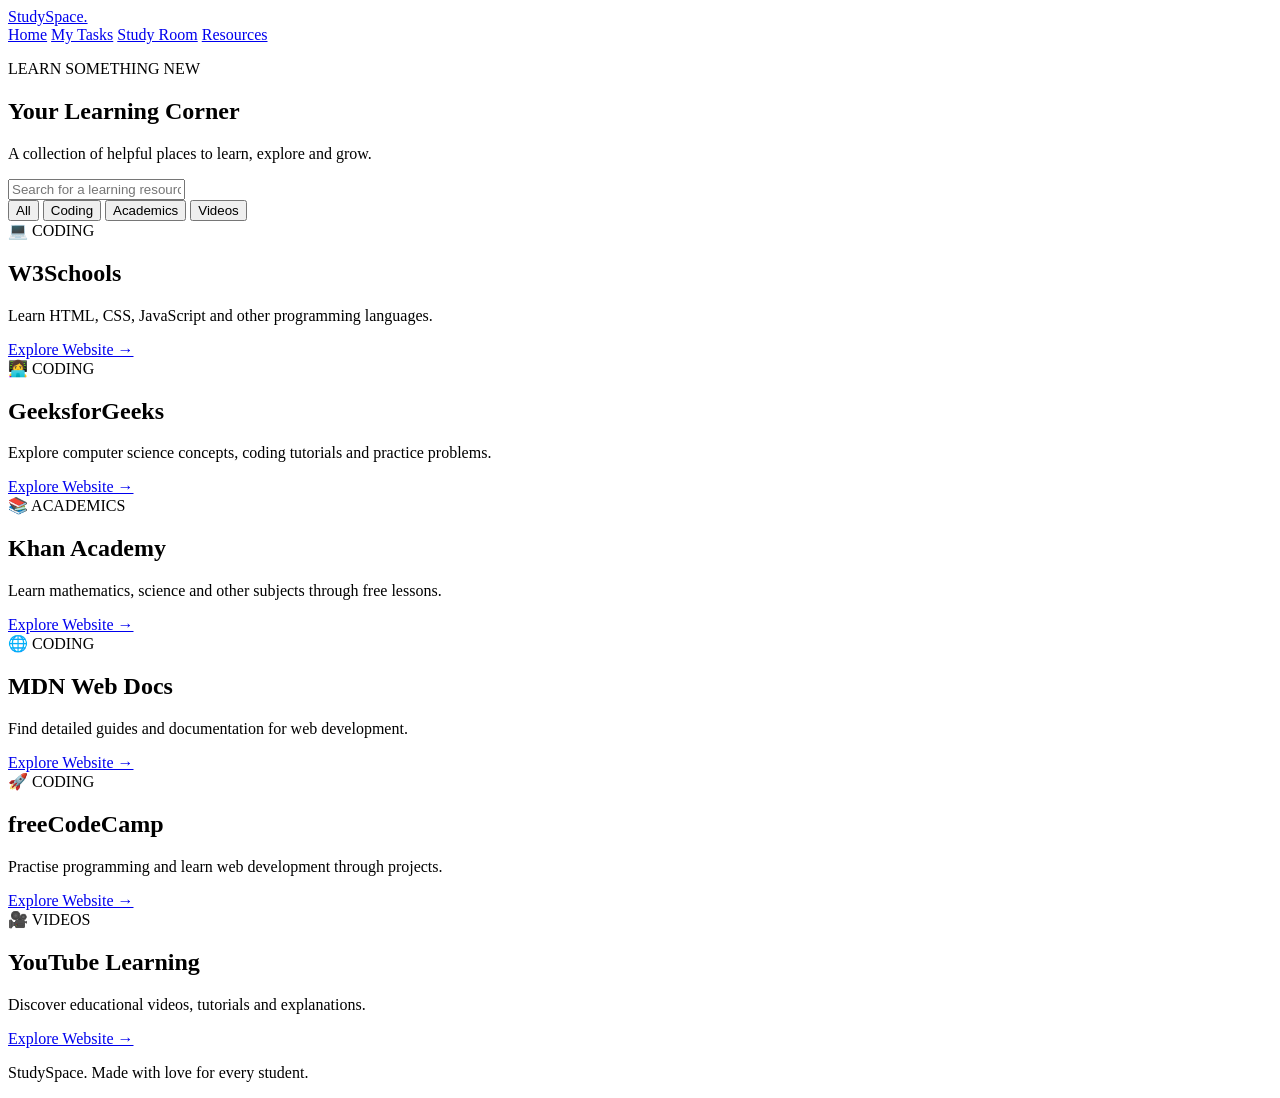
==== resources.html @ 6fe5cf54 "Add files via upload" ====
<!DOCTYPE html>
<html lang="en">

<head>
    <meta charset="UTF-8">
    <meta name="viewport" content="width=device-width, initial-scale=1.0">
    <title>Resources | StudySpace</title>
    <link rel="stylesheet" href="css/style.css">
</head>

<body class="resources-page">

    <header>
        <nav class="navbar">
            <a href="index.html" class="logo">StudySpace.</a>

            <div class="nav-links">
                <a href="index.html">Home</a>
                <a href="tasks.html">My Tasks</a>
                <a href="studyroom.html">Study Room</a>
                <a href="resources.html">Resources</a>
            </div>
        </nav>
    </header>

    <main class="page-container">

        <section class="page-heading">
            <p class="small-heading">LEARN SOMETHING NEW</p>
            <h1>Your Learning Corner</h1>
            <p>A collection of helpful places to learn, explore and grow.</p>
        </section>

        <section class="resource-search">
            <input
                type="text"
                id="searchInput"
                placeholder="Search for a learning resource..."
            >
        </section>

        <section class="resource-filters">

            <button class="resource-filter active" data-category="all">All</button>
            <button class="resource-filter" data-category="coding">Coding</button>
            <button class="resource-filter" data-category="academics">Academics</button>
            <button class="resource-filter" data-category="videos">Videos</button>

        </section>

        <section class="resource-grid" id="resourceGrid">

            <div class="resource-card" data-category="coding">
                <span>💻 CODING</span>
                <h2>W3Schools</h2>
                <p>Learn HTML, CSS, JavaScript and other programming languages.</p>
                <a href="https://www.w3schools.com/" target="_blank" rel="noopener noreferrer">Explore Website →</a>
            </div>

            <div class="resource-card" data-category="coding">
                <span>👩‍💻 CODING</span>
                <h2>GeeksforGeeks</h2>
                <p>Explore computer science concepts, coding tutorials and practice problems.</p>
                <a href="https://www.geeksforgeeks.org/" target="_blank" rel="noopener noreferrer">Explore Website →</a>
            </div>

            <div class="resource-card" data-category="academics">
                <span>📚 ACADEMICS</span>
                <h2>Khan Academy</h2>
                <p>Learn mathematics, science and other subjects through free lessons.</p>
                <a href="https://www.khanacademy.org/" target="_blank" rel="noopener noreferrer">Explore Website →</a>
            </div>

            <div class="resource-card" data-category="coding">
                <span>🌐 CODING</span>
                <h2>MDN Web Docs</h2>
                <p>Find detailed guides and documentation for web development.</p>
                <a href="https://developer.mozilla.org/" target="_blank" rel="noopener noreferrer">Explore Website →</a>
            </div>

            <div class="resource-card" data-category="coding">
                <span>🚀 CODING</span>
                <h2>freeCodeCamp</h2>
                <p>Practise programming and learn web development through projects.</p>
                <a href="https://www.freecodecamp.org/" target="_blank" rel="noopener noreferrer">Explore Website →</a>
            </div>

            <div class="resource-card" data-category="videos">
                <span>🎥 VIDEOS</span>
                <h2>YouTube Learning</h2>
                <p>Discover educational videos, tutorials and explanations.</p>
                <a href="https://www.youtube.com/" target="_blank" rel="noopener noreferrer">Explore Website →</a>
            </div>

        </section>

        <p id="noResults" class="no-results" hidden>
            No resources found. Try another search!
        </p>

    </main>

    <footer>
        <p>StudySpace. Made with love for every student.</p>
    </footer>

    <script>

        const searchInput = document.getElementById("searchInput");
        const filterButtons = document.querySelectorAll(".resource-filter");
        const resourceCards = document.querySelectorAll(".resource-card");
        const noResults = document.getElementById("noResults");

        let selectedCategory = "all";

        function filterResources() {

            const searchText = searchInput.value.toLowerCase();
            let visibleCount = 0;

            resourceCards.forEach(card => {

                const matchesSearch =
                    card.textContent.toLowerCase().includes(searchText);

                const matchesCategory =
                    selectedCategory === "all" ||
                    card.dataset.category === selectedCategory;

                if (matchesSearch && matchesCategory) {
                    card.style.display = "block";
                    visibleCount++;
                } else {
                    card.style.display = "none";
                }

            });

            noResults.hidden = visibleCount !== 0;

        }

        searchInput.addEventListener("input", filterResources);

        filterButtons.forEach(button => {

            button.addEventListener("click", () => {

                selectedCategory = button.dataset.category;

                filterButtons.forEach(btn => {
                    btn.classList.remove("active");
                });

                button.classList.add("active");

                filterResources();

            });

        });

    </script>

</body>
</html>
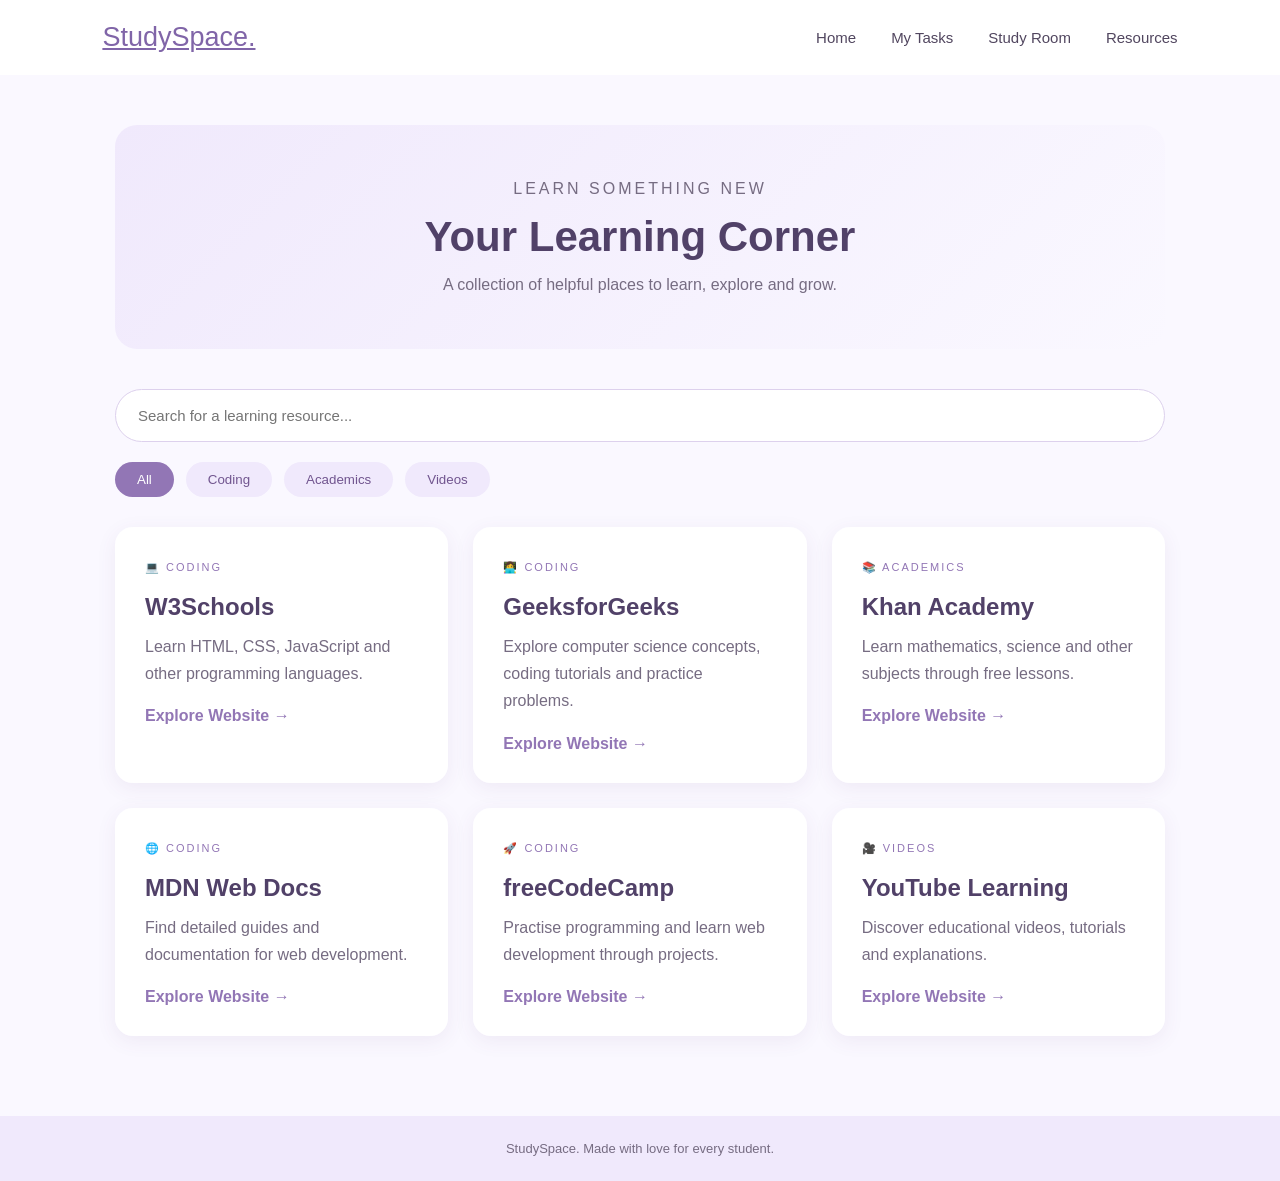
==== commit e2109734: "Update resources.html" ====
--- a/resources.html
+++ b/resources.html
@@ -6,7 +6,7 @@
     <meta charset="UTF-8">
     <meta name="viewport" content="width=device-width, initial-scale=1.0">
     <title>Resources | StudySpace</title>
-    <link rel="stylesheet" href="css/style.css">
+    <link rel="stylesheet" href="style.css">
 </head>
 
 <body class="resources-page">
--- a/style.css
+++ b/style.css
@@ -0,0 +1,783 @@
+
+/* =================================
+   1. BASIC PAGE SETTINGS
+================================= */
+
+* {
+    margin: 0;
+    padding: 0;
+    box-sizing: border-box;
+}
+
+body {
+    font-family: Arial, sans-serif;
+    background-color: #FAF8FF;
+    color: #393044;
+}
+
+
+/* =================================
+   2. NAVIGATION BAR
+================================= */
+
+.navbar {
+    display: flex;
+    justify-content: space-between;
+    align-items: center;
+
+    padding: 22px 8%;
+    background-color: #FFFFFF;
+}
+
+.logo {
+    color: #8065A8;
+    font-size: 27px;
+}
+
+.nav-links {
+    display: flex;
+    list-style: none;
+    gap: 35px;
+}
+
+.nav-links a {
+    text-decoration: none;
+    color: #51465F;
+    font-size: 15px;
+    transition: 0.3s;
+}
+
+.nav-links a:hover {
+    color: #A58ACB;
+}
+
+
+/* =================================
+   3. HERO SECTION
+================================= */
+
+
+.hero {
+    text-align: center;
+    padding: 140px 20px;
+
+    background:
+        linear-gradient(
+            rgba(35, 25, 45, 0.35),
+            rgba(35, 25, 45, 0.35)
+        ),
+        url("https://images.unsplash.com/photo-1470252649378-9c29740c9fa8?auto=format&fit=crop&w=2000&q=85");
+
+    background-size: cover;
+    background-position: center;
+    background-repeat: no-repeat;
+}
+
+.hero h1 {
+    color: #FFFFFF;
+    text-shadow: 0 2px 12px rgba(0,0,0,0.2);
+}
+
+.hero p {
+    color: #FFFFFF;
+}
+
+.hero .subtitle {
+    color: #FFF0D9;
+}
+
+
+.subtitle {
+    color: #FFFFFF;
+    letter-spacing: 3px;
+    font-size: 12px;
+    margin-bottom: 20px;
+}
+
+.hero h1 {
+    font-size: 65px;
+    line-height: 1.15;
+    margin-bottom: 25px;
+    color: #514168;
+}
+
+.hero p {
+    font-size: 16px;
+    line-height: 1.8;
+    color: #766C82;
+}
+
+.hero-btn {
+    display: inline-block;
+    margin-top: 30px;
+    padding: 14px 30px;
+
+    background-color: #9276B5;
+    color: white;
+
+    text-decoration: none;
+    border-radius: 30px;
+
+    transition: 0.3s;
+}
+
+.hero-btn:hover {
+    background-color: #71558F;
+    transform: translateY(-3px);
+}
+
+
+/* =================================
+   4. FEATURES SECTION
+================================= */
+
+.features {
+    padding: 75px 8%;
+    text-align: center;
+}
+
+.features h2 {
+    font-size: 30px;
+    color: #514168;
+    margin-bottom: 40px;
+}
+
+.feature-container {
+    display: flex;
+    justify-content: center;
+    gap: 25px;
+    flex-wrap: wrap;
+}
+
+.feature-card {
+    background-color: white;
+    padding: 35px 25px;
+    width: 280px;
+
+    border-radius: 18px;
+    box-shadow: 0 5px 20px rgba(100, 75, 130, 0.08);
+
+    text-align: left;
+    transition: 0.3s;
+}
+
+.feature-card:hover {
+    transform: translateY(-7px);
+    box-shadow: 0 10px 25px rgba(100, 75, 130, 0.15);
+}
+
+.feature-card h3 {
+    color: #8065A8;
+    margin-bottom: 15px;
+}
+
+.feature-card p {
+    color: #81778D;
+    line-height: 1.7;
+    font-size: 14px;
+}
+
+.feature-card a {
+    display: inline-block;
+    margin-top: 20px;
+    color: #9276B5;
+    text-decoration: none;
+    font-weight: bold;
+}
+
+
+/* =================================
+   5. FOOTER
+================================= */
+
+footer {
+    text-align: center;
+    padding: 25px;
+    background-color: #F0E9FC;
+    color: #766C82;
+    font-size: 13px;
+}
+
+
+/* =================================
+   TASKS PAGE
+================================= */
+
+.tasks-page {
+    padding: 50px 10%;
+}
+
+.tasks-heading {
+    text-align: center;
+    margin-bottom: 50px;
+}
+
+.tasks-heading h1 {
+    font-size: 48px;
+    color: #514168;
+    margin: 15px 0;
+}
+
+.tasks-heading p {
+    color: #81778D;
+}
+
+
+/* Task Input */
+
+.task-input-section {
+    background: white;
+    padding: 30px;
+    border-radius: 18px;
+    box-shadow: 0 5px 20px rgba(100, 75, 130, 0.08);
+}
+
+.task-input-section h2 {
+    color: #514168;
+    margin-bottom: 20px;
+}
+
+.task-input {
+    display: flex;
+    gap: 15px;
+}
+
+.task-input input {
+    flex: 1;
+    padding: 14px;
+    border: 1px solid #E5D9F7;
+    border-radius: 10px;
+    font-size: 15px;
+    outline: none;
+}
+
+.task-input input:focus {
+    border-color: #9276B5;
+}
+
+.task-input button {
+    background: #9276B5;
+    color: white;
+    border: none;
+    padding: 14px 25px;
+    border-radius: 10px;
+    cursor: pointer;
+}
+
+
+/* Statistics */
+
+.task-stats {
+    display: flex;
+    gap: 20px;
+    margin: 35px 0;
+}
+
+.stat-card {
+    flex: 1;
+    background: #F0E9FC;
+    padding: 25px;
+    border-radius: 15px;
+    text-align: center;
+}
+
+.stat-card h3 {
+    color: #8065A8;
+    font-size: 32px;
+    margin-bottom: 8px;
+}
+
+.stat-card p {
+    color: #766C82;
+}
+
+
+/* Task List */
+
+.task-list-section {
+    background: white;
+    padding: 30px;
+    border-radius: 18px;
+}
+
+.task-list-section h2 {
+    color: #514168;
+    margin-bottom: 20px;
+}
+
+#taskList {
+    list-style: none;
+}
+
+#taskList li {
+    padding: 18px;
+    border-bottom: 1px solid #F0E9FC;
+    color: #514168;
+}
+
+
+/* TASK MANAGER STYLING */
+
+.tasks-page {
+    max-width: 1000px;
+    margin: auto;
+    padding: 40px 25px 80px;
+}
+
+.tasks-heading {
+    text-align: center;
+    padding: 60px 20px;
+    background: linear-gradient(135deg, #F0E9FC, #FAF8FF);
+    border-radius: 20px;
+}
+
+.tasks-heading h1 {
+    font-size: 48px;
+    color: #514168;
+    margin: 15px 0;
+}
+
+.tasks-heading p {
+    color: #766C82;
+    line-height: 1.8;
+}
+
+.task-input-section,
+.task-list-section {
+    margin-top: 45px;
+}
+
+.task-input-section h2,
+.task-list-section h2 {
+    color: #514168;
+    margin-bottom: 20px;
+}
+
+.task-input {
+    display: flex;
+    gap: 12px;
+}
+
+.task-input input {
+    flex: 1;
+    padding: 16px;
+    border: 1px solid #DDD1ED;
+    border-radius: 12px;
+    font-size: 15px;
+    outline: none;
+}
+
+.task-input input:focus {
+    border-color: #9276B5;
+}
+
+.task-input button {
+    padding: 14px 24px;
+    background: #9276B5;
+    color: white;
+    border: none;
+    border-radius: 12px;
+    cursor: pointer;
+}
+
+.task-stats {
+    display: flex;
+    gap: 20px;
+    margin-top: 35px;
+}
+
+.stat-card {
+    flex: 1;
+    background: white;
+    padding: 25px;
+    text-align: center;
+    border-radius: 16px;
+    box-shadow: 0 4px 15px rgba(100, 70, 130, 0.08);
+}
+
+.stat-card h3 {
+    font-size: 32px;
+    color: #9276B5;
+    margin-bottom: 8px;
+}
+
+.stat-card p {
+    color: #766C82;
+}
+
+#taskList {
+    list-style: none;
+}
+
+#taskList li {
+    display: flex;
+    align-items: center;
+    gap: 12px;
+    background: white;
+    padding: 18px;
+    margin-bottom: 14px;
+    border-radius: 14px;
+    box-shadow: 0 3px 12px rgba(100, 70, 130, 0.07);
+}
+
+#taskList li span {
+    flex: 1;
+    color: #514168;
+    overflow-wrap: anywhere;
+}
+
+#taskList li button {
+    padding: 9px 14px;
+    border: none;
+    border-radius: 9px;
+    cursor: pointer;
+    background: #F0E9FC;
+    color: #71558F;
+}
+
+#taskList li button:last-child {
+    background: #FCEBED;
+    color: #B65C70;
+}
+
+#taskList li button:hover {
+    opacity: 0.8;
+}
+
+@media (max-width: 600px) {
+    .task-stats {
+        flex-direction: column;
+    }
+
+    .task-input {
+        flex-direction: column;
+    }
+
+    #taskList li {
+        flex-wrap: wrap;
+    }
+}
+
+/* TASK PRIORITY LABELS */
+
+#taskPriority {
+    padding: 14px;
+    border: 1px solid #DDD1ED;
+    border-radius: 12px;
+    background: white;
+    color: #514168;
+    cursor: pointer;
+}
+
+.priority-high {
+    color: #C44D5E;
+    background: #FCEBED;
+    padding: 7px 12px;
+    border-radius: 20px;
+}
+
+.priority-medium {
+    color: #A47A27;
+    background: #FFF4D8;
+    padding: 7px 12px;
+    border-radius: 20px;
+}
+
+.priority-low {
+    color: #43866A;
+    background: #E4F5EC;
+    padding: 7px 12px;
+    border-radius: 20px;
+}
+
+/* DEADLINE STYLING */
+
+#taskDeadline {
+    padding: 14px;
+    border: 1px solid #DDD1ED;
+    border-radius: 12px;
+    background: white;
+    color: #514168;
+    cursor: pointer;
+}
+
+.deadline-label {
+    font-size: 12px;
+    color: #9276B5;
+    background: #F5F0FC;
+    padding: 7px 10px;
+    border-radius: 20px;
+}
+/* EDIT TASK BUTTON */
+
+#taskList li button:nth-last-child(2) {
+    background: #EAE2F5;
+    color: #71558F;
+}
+
+.timer-modes {
+    display: flex;
+    justify-content: center;
+    flex-wrap: wrap;
+    gap: 10px;
+    margin: 25px 0;
+}
+
+.timer-modes button {
+    padding: 10px 16px;
+    border: none;
+    border-radius: 20px;
+    background: #F0E9FC;
+    color: #71558F;
+    cursor: pointer;
+}
+
+.timer-modes button:hover {
+    background: #9276B5;
+    color: white;
+}
+
+/* STUDY ROOM PAGE */
+
+.page-container {
+    max-width: 1100px;
+    margin: auto;
+    padding: 50px 25px 80px;
+}
+
+.page-heading {
+    text-align: center;
+    padding: 55px 20px;
+    background: linear-gradient(135deg, #F0E9FC, #FAF8FF);
+    border-radius: 22px;
+    margin-bottom: 40px;
+}
+
+.page-heading h1 {
+    font-size: 42px;
+    color: #514168;
+    margin: 15px 0;
+}
+
+.page-heading p {
+    color: #766C82;
+}
+
+.small-heading {
+    letter-spacing: 3px;
+    color: #9276B5;
+}
+
+.study-layout {
+    display: grid;
+    grid-template-columns: 1fr 1fr;
+    gap: 25px;
+}
+
+.study-box {
+    background: white;
+    padding: 35px;
+    border-radius: 20px;
+    text-align: center;
+    box-shadow: 0 5px 20px rgba(100,70,130,0.08);
+}
+
+.study-box h2 {
+    color: #514168;
+    margin-bottom: 20px;
+}
+
+.timer {
+    font-size: 65px;
+    font-weight: bold;
+    color: #9276B5;
+    margin: 30px 0 15px;
+}
+
+.timer-buttons button,
+.study-box > button {
+    background: #9276B5;
+    color: white;
+    border: none;
+    padding: 12px 22px;
+    border-radius: 25px;
+    margin: 8px 4px;
+    cursor: pointer;
+}
+
+.study-box textarea {
+    width: 100%;
+    height: 180px;
+    margin: 20px 0;
+    padding: 15px;
+    border: 1px solid #DDD1ED;
+    border-radius: 12px;
+    resize: vertical;
+    font-family: Arial, sans-serif;
+}
+
+@media (max-width: 700px) {
+    .study-layout {
+        grid-template-columns: 1fr;
+    }
+
+    .page-heading h1 {
+        font-size: 30px;
+    }
+
+    .timer {
+        font-size: 50px;
+    }
+}
+
+/* RESOURCES PAGE */
+
+.resource-search {
+    margin: 35px 0 20px;
+}
+
+.resource-search input {
+    width: 100%;
+    padding: 17px 22px;
+    border: 1px solid #DDD1ED;
+    border-radius: 30px;
+    font-size: 15px;
+    outline: none;
+}
+
+.resource-search input:focus {
+    border-color: #9276B5;
+}
+
+.resource-filters {
+    display: flex;
+    flex-wrap: wrap;
+    gap: 12px;
+    margin-bottom: 30px;
+}
+
+.resource-filter {
+    padding: 10px 22px;
+    border: none;
+    border-radius: 25px;
+    background: #F0E9FC;
+    color: #71558F;
+    cursor: pointer;
+}
+
+.resource-filter.active {
+    background: #9276B5;
+    color: white;
+}
+
+.resource-grid {
+    display: grid;
+    grid-template-columns: repeat(3, 1fr);
+    gap: 25px;
+}
+
+.resource-card {
+    background: white;
+    padding: 30px;
+    border-radius: 18px;
+    box-shadow: 0 5px 20px rgba(100,70,130,0.08);
+    transition: 0.3s;
+}
+
+.resource-card:hover {
+    transform: translateY(-6px);
+    box-shadow: 0 10px 25px rgba(100,70,130,0.13);
+}
+
+.resource-card span {
+    font-size: 11px;
+    letter-spacing: 2px;
+    color: #9276B5;
+}
+
+.resource-card h2 {
+    color: #514168;
+    margin: 18px 0 12px;
+}
+
+.resource-card p {
+    color: #766C82;
+    line-height: 1.7;
+    margin-bottom: 20px;
+}
+
+.resource-card a {
+    color: #9276B5;
+    text-decoration: none;
+    font-weight: bold;
+}
+
+.resource-card a:hover {
+    color: #71558F;
+}
+
+.no-results {
+    text-align: center;
+    color: #766C82;
+    padding: 30px;
+}
+
+@media (max-width: 800px) {
+    .resource-grid {
+        grid-template-columns: repeat(2, 1fr);
+    }
+}
+
+@media (max-width: 550px) {
+    .resource-grid {
+        grid-template-columns: 1fr;
+    }
+}
+
+/* BEAUTIFUL PAGE BACKGROUNDS */
+
+/* HOME */
+.home-page {
+    background-color: #FAF8FF;
+}
+
+/* TASKS */
+.tasks-page {
+    background-image:
+        linear-gradient(rgba(250,248,255,0.76),
+                        rgba(250,248,255,0.76)),
+        url("https://images.unsplash.com/photo-1497250681960-ef046c08a56e?w=1800");
+    background-size: cover;
+    background-position: center;
+    background-attachment: fixed;
+}
+
+/* STUDY ROOM */
+.studyroom-page {
+    background-image:
+        linear-gradient(rgba(250,248,255,0.76),
+                        rgba(250,248,255,0.76)),
+        url("https://images.unsplash.com/photo-1441974231531-c6227db76b6e?w=1800");
+    background-size: cover;
+    background-position: center;
+    background-attachment: fixed;
+}
+
+/* RESOURCES */
+.resources-page {
+    background-image:
+        linear-gradient(rgba(250,248,255,0.76),
+                        rgba(250,248,255,0.76)),
+        url("https://images.unsplash.com/photo-1507842217343-583bb7270b66?w=1800");
+    background-size: cover;
+    background-position: center;
+    background-attachment: fixed;
+}
+
+/* Keep content cards readable */
+.stat-card,
+.study-box,
+.resource-card,
+#taskList li {
+    background-color: rgba(255,255,255,0.94);
+}
